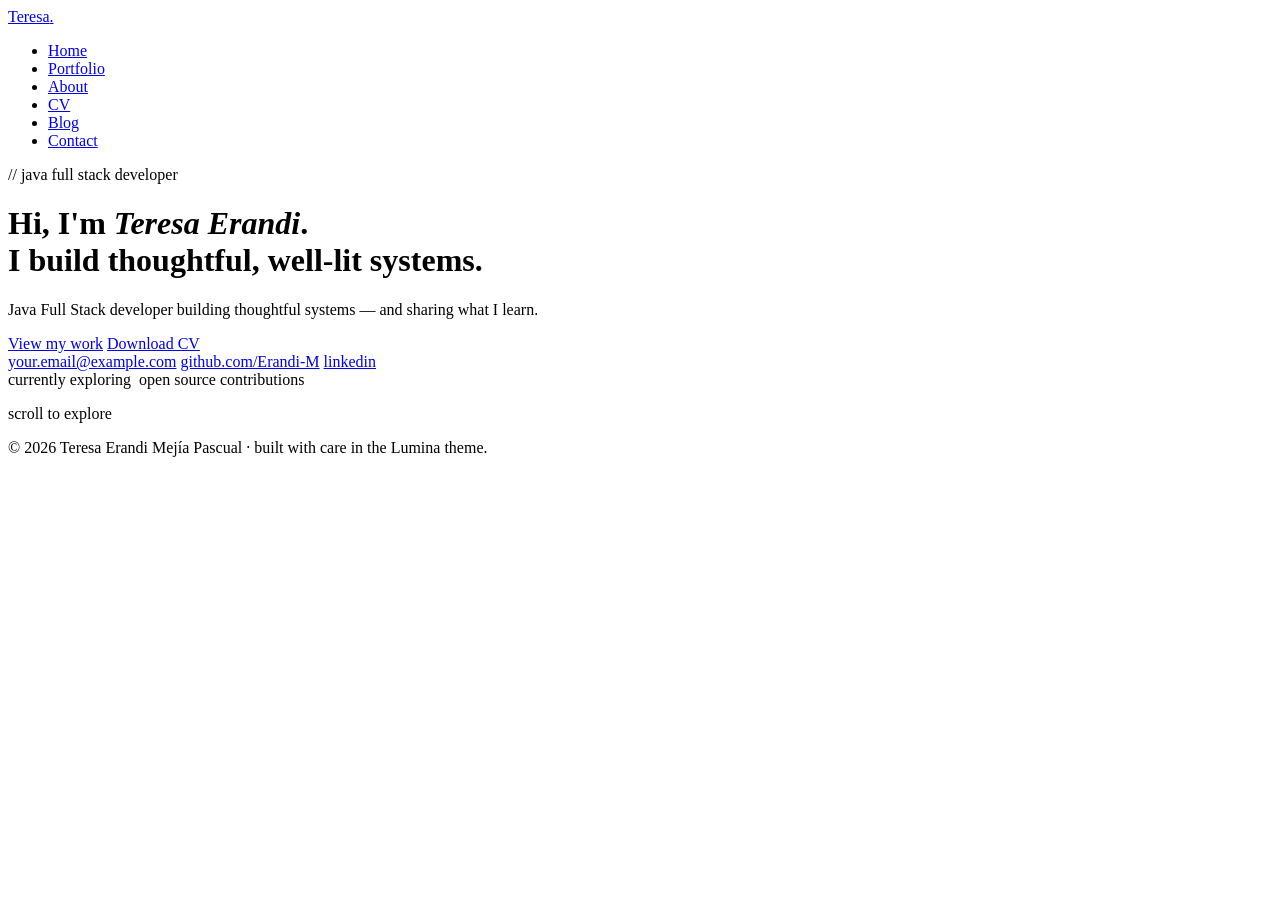
==== index.html @ b5825360 "Erandi portfolio: initial build" ====
<!DOCTYPE html>
<html lang="en">
<head>
  <meta charset="UTF-8" />
  <meta name="viewport" content="width=device-width, initial-scale=1.0" />
  <title>Teresa Erandi Mejía Pascual — Java Full Stack Developer</title>
  <meta name="description" content="Java Full Stack developer building thoughtful systems — and sharing what I learn." />
  <link rel="preconnect" href="https://fonts.googleapis.com" />
  <link rel="preconnect" href="https://fonts.gstatic.com" crossorigin />
  <link href="https://fonts.googleapis.com/css2?family=Fraunces:ital,opsz,wght@0,9..144,400;0,9..144,600;1,9..144,500&family=Inter:wght@400;500;600&family=JetBrains+Mono:wght@400;500&display=swap" rel="stylesheet" />
  <link rel="stylesheet" href="assets/css/style.css" />
</head>
<body>
  <nav class="nav">
    <div class="container">
      <a class="nav__brand" href="index.html">Teresa<span>.</span></a>
      <ul class="nav__links">
        <li><a href="index.html">Home</a></li>
        <li><a href="portfolio.html">Portfolio</a></li>
        <li><a href="about.html">About</a></li>
        <li><a href="cv.html">CV</a></li>
        <li><a href="blog.html">Blog</a></li>
        <li><a href="contact.html">Contact</a></li>
      </ul>
    </div>
  </nav>

  <header class="hero">
    <div class="container">
      <p class="mono hero__eyebrow">// java full stack developer</p>
      <h1>Hi, I'm <em>Teresa Erandi</em>.<br />I build thoughtful, well-lit systems.</h1>
      <p class="hero__tagline">
        Java Full Stack developer building thoughtful systems — and sharing what I learn.
      </p>
      <div class="hero__actions">
        <a class="btn btn--solid" href="portfolio.html">View my work</a>
        <a class="btn" href="assets/cv/teresa-mejia-cv.pdf" target="_blank" rel="noopener">Download CV</a>
      </div>
      <div class="hero__contact mono">
        <a href="mailto:your.email@example.com">your.email@example.com</a>
        <a href="https://github.com/Erandi-M" target="_blank" rel="noopener">github.com/Erandi-M</a>
        <a href="https://www.linkedin.com/in/YOUR-LINKEDIN" target="_blank" rel="noopener">linkedin</a>
      </div>
      <div class="lantern">
        <span class="lantern__dot"></span>
        <span>currently exploring&nbsp;</span>
        <span class="lantern__text">open source contributions</span>
      </div>
      <p class="hero__scroll mono">scroll to explore</p>
    </div>
  </header>

  <footer class="footer">
    <div class="container">
      © <span id="year"></span> Teresa Erandi Mejía Pascual · built with care in the Lumina theme.
    </div>
  </footer>

  <script src="assets/js/main.js"></script>
  <script src="assets/js/fireflies.js"></script>
  <script>document.getElementById('year').textContent = new Date().getFullYear();</script>
</body>
</html>
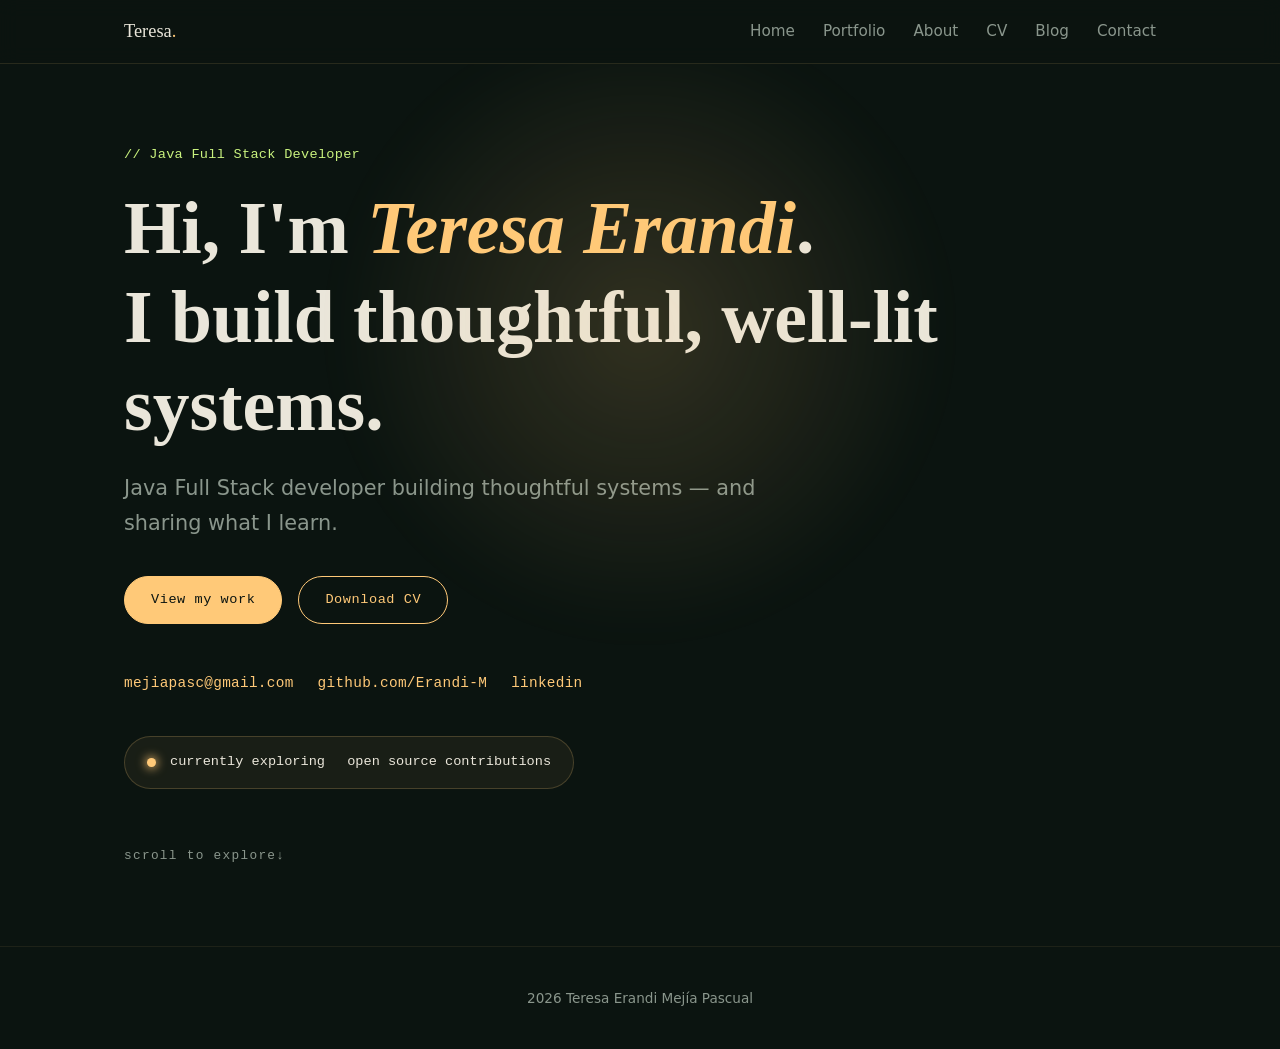
==== commit a0b0050f: "Updating info" ====
--- a/index.html
+++ b/index.html
@@ -27,7 +27,7 @@
 
   <header class="hero">
     <div class="container">
-      <p class="mono hero__eyebrow">// java full stack developer</p>
+      <p class="mono hero__eyebrow">// Java Full Stack Developer</p>
       <h1>Hi, I'm <em>Teresa Erandi</em>.<br />I build thoughtful, well-lit systems.</h1>
       <p class="hero__tagline">
         Java Full Stack developer building thoughtful systems — and sharing what I learn.
@@ -37,9 +37,9 @@
         <a class="btn" href="assets/cv/teresa-mejia-cv.pdf" target="_blank" rel="noopener">Download CV</a>
       </div>
       <div class="hero__contact mono">
-        <a href="mailto:your.email@example.com">your.email@example.com</a>
+        <a href="mailto:mejiapasc@gmail.com">mejiapasc@gmail.com</a>
         <a href="https://github.com/Erandi-M" target="_blank" rel="noopener">github.com/Erandi-M</a>
-        <a href="https://www.linkedin.com/in/YOUR-LINKEDIN" target="_blank" rel="noopener">linkedin</a>
+        <a href="https://www.linkedin.com/in/teresa-erandi-mejía-pascual-80a5a1313" target="_blank" rel="noopener">linkedin</a>
       </div>
       <div class="lantern">
         <span class="lantern__dot"></span>
@@ -52,7 +52,7 @@
 
   <footer class="footer">
     <div class="container">
-      © <span id="year"></span> Teresa Erandi Mejía Pascual · built with care in the Lumina theme.
+       <span id="year"></span> Teresa Erandi Mejía Pascual
     </div>
   </footer>
 
--- a/assets/css/style.css
+++ b/assets/css/style.css
@@ -0,0 +1,167 @@
+/* ============ LUMINA — Teresa Erandi Mejía Pascual ============ */
+:root {
+  --bg-forest:      #0B1410;
+  --bg-surface:     #131F18;
+  --text-parchment: #EAE6DA;
+  --text-muted:     #8A968C;
+  --accent-candle:  #FFC978;
+  --accent-firefly: #C9F27E;
+  --accent-fairy:   #7FD7E8;
+
+  --font-display: 'Fraunces', Georgia, serif;
+  --font-body:    'Inter', system-ui, sans-serif;
+  --font-mono:    'JetBrains Mono', monospace;
+
+  --radius: 14px;
+  --maxw: 1080px;
+  --nav-h: 64px;
+
+  --glow-candle: 0 0 24px rgba(255, 201, 120, .35);
+  --glow-soft:   0 0 40px rgba(255, 201, 120, .12);
+}
+
+* { box-sizing: border-box; margin: 0; padding: 0; }
+
+html { scroll-behavior: smooth; }
+
+body {
+  background: var(--bg-forest);
+  color: var(--text-parchment);
+  font-family: var(--font-body);
+  line-height: 1.65;
+  min-height: 100vh;
+  overflow-x: hidden;
+  -webkit-font-smoothing: antialiased;
+}
+
+a { color: var(--accent-candle); text-decoration: none; transition: color .25s, text-shadow .25s; }
+a:hover { color: #ffdba0; text-shadow: var(--glow-candle); }
+
+h1, h2, h3 { font-family: var(--font-display); font-weight: 600; line-height: 1.2; }
+
+.mono { font-family: var(--font-mono); font-size: .85em; letter-spacing: .02em; }
+.muted { color: var(--text-muted); }
+
+.container { max-width: var(--maxw); margin: 0 auto; padding: 0 24px; }
+
+/* ---------- Navigation ---------- */
+.nav {
+  position: sticky; top: 0; z-index: 50;
+  height: var(--nav-h);
+  display: flex; align-items: center;
+  background: rgba(11, 20, 16, .82);
+  backdrop-filter: blur(10px);
+  border-bottom: 1px solid rgba(255, 201, 120, .12);
+}
+.nav .container { display: flex; align-items: center; justify-content: space-between; width: 100%; }
+.nav__brand { font-family: var(--font-display); font-size: 1.15rem; color: var(--text-parchment); }
+.nav__brand span { color: var(--accent-candle); }
+.nav__links { display: flex; gap: 28px; list-style: none; }
+.nav__links a { color: var(--text-muted); font-size: .95rem; position: relative; }
+.nav__links a::after {
+  content: ""; position: absolute; left: 0; bottom: -6px; height: 2px; width: 0;
+  background: var(--accent-candle); box-shadow: var(--glow-candle);
+  transition: width .3s ease;
+}
+.nav__links a:hover, .nav__links a.active { color: var(--text-parchment); }
+.nav__links a:hover::after, .nav__links a.active::after { width: 100%; }
+
+/* ---------- Buttons ---------- */
+.btn {
+  display: inline-block; padding: 12px 26px; border-radius: 999px;
+  border: 1px solid var(--accent-candle); color: var(--accent-candle);
+  font-family: var(--font-mono); font-size: .85rem; letter-spacing: .04em;
+  background: transparent; cursor: pointer;
+  transition: transform .25s ease, box-shadow .3s ease, background .3s ease, color .3s ease;
+}
+.btn:hover {
+  background: var(--accent-candle); color: var(--bg-forest);
+  transform: translateY(-2px); box-shadow: var(--glow-candle);
+}
+.btn--solid { background: var(--accent-candle); color: var(--bg-forest); }
+.btn--solid:hover { background: #ffdba0; }
+
+/* ---------- Hero ---------- */
+.hero {
+  position: relative; min-height: calc(100vh - var(--nav-h));
+  display: flex; flex-direction: column; justify-content: center;
+  padding: 80px 0; overflow: hidden;
+}
+.hero::before {
+  content: ""; position: absolute; top: 30%; left: 50%; transform: translate(-50%, -50%);
+  width: 620px; height: 620px; border-radius: 50%;
+  background: radial-gradient(circle, rgba(255,201,120,.16) 0%, transparent 70%);
+  filter: blur(20px); pointer-events: none;
+  animation: pulse 7s ease-in-out infinite;
+}
+@keyframes pulse { 0%,100% { opacity: .7; } 50% { opacity: 1; } }
+.hero__eyebrow { color: var(--accent-firefly); margin-bottom: 18px; }
+.hero h1 { font-size: clamp(2.6rem, 6vw, 4.6rem); margin-bottom: 22px; }
+.hero h1 em { font-style: italic; color: var(--accent-candle); }
+.hero__tagline { font-size: clamp(1.05rem, 2vw, 1.3rem); color: var(--text-muted); max-width: 640px; margin-bottom: 36px; }
+.hero__actions { display: flex; gap: 16px; flex-wrap: wrap; margin-bottom: 48px; }
+.hero__contact { display: flex; gap: 24px; flex-wrap: wrap; font-size: .9rem; }
+.hero__scroll { margin-top: 56px; color: var(--text-muted); font-size: .8rem; letter-spacing: .1em; }
+.hero__scroll::after { content: " ↓"; animation: bob 1.8s ease-in-out infinite; display: inline-block; }
+@keyframes bob { 0%,100% { transform: translateY(0); } 50% { transform: translateY(6px); } }
+
+/* ---------- Sections ---------- */
+.section { padding: 96px 0; border-top: 1px solid rgba(255,201,120,.08); }
+.section__title { font-size: clamp(1.8rem, 3.5vw, 2.6rem); margin-bottom: 12px; }
+.section__sub { color: var(--text-muted); margin-bottom: 48px; max-width: 620px; }
+
+/* ---------- Cards / grid ---------- */
+.grid { display: grid; gap: 24px; grid-template-columns: repeat(auto-fit, minmax(280px, 1fr)); }
+.card {
+  background: var(--bg-surface); border: 1px solid rgba(255,201,120,.1);
+  border-radius: var(--radius); padding: 28px;
+  transition: transform .3s ease, box-shadow .3s ease, border-color .3s ease;
+}
+.card:hover {
+  transform: translateY(-4px);
+  box-shadow: var(--glow-soft);
+  border-color: rgba(255,201,120,.4);
+}
+.card h3 { margin-bottom: 10px; color: var(--text-parchment); }
+.card p { color: var(--text-muted); font-size: .95rem; margin-bottom: 16px; }
+.card__links { display: flex; gap: 16px; font-family: var(--font-mono); font-size: .8rem; }
+.tags { display: flex; gap: 8px; flex-wrap: wrap; margin-bottom: 16px; }
+.tag {
+  font-family: var(--font-mono); font-size: .72rem; padding: 3px 10px;
+  border-radius: 999px; border: 1px solid rgba(201,242,126,.35); color: var(--accent-firefly);
+}
+
+/* ---------- Currently exploring lantern ---------- */
+.lantern {
+  margin-top: 40px; display: inline-flex; align-items: center; gap: 14px;
+  padding: 14px 22px; border-radius: 999px;
+  background: rgba(255,201,120,.06); border: 1px solid rgba(255,201,120,.2);
+  font-family: var(--font-mono); font-size: .85rem;
+}
+.lantern__dot {
+  width: 9px; height: 9px; border-radius: 50%; background: var(--accent-candle);
+  box-shadow: 0 0 10px 2px rgba(255,201,120,.7); animation: flicker 2.4s infinite;
+}
+@keyframes flicker { 0%,100% { opacity: 1; } 50% { opacity: .4; } }
+.lantern__text { color: var(--text-parchment); transition: opacity .4s; }
+
+/* ---------- Scroll reveal ---------- */
+.reveal { opacity: 0; transform: translateY(24px); transition: opacity .7s ease, transform .7s ease; }
+.reveal.visible { opacity: 1; transform: none; }
+
+/* ---------- Footer ---------- */
+.footer {
+  padding: 40px 0; border-top: 1px solid rgba(255,201,120,.08);
+  color: var(--text-muted); font-size: .85rem; text-align: center;
+}
+
+/* ---------- Accessibility / responsive ---------- */
+@media (prefers-reduced-motion: reduce) {
+  *, *::before, *::after { animation: none !important; transition: none !important; }
+  .reveal { opacity: 1; transform: none; }
+}
+@media (max-width: 720px) {
+  .nav__links { gap: 16px; font-size: .85rem; }
+  .nav__links a { font-size: .85rem; }
+  .hero { padding: 56px 0; }
+}
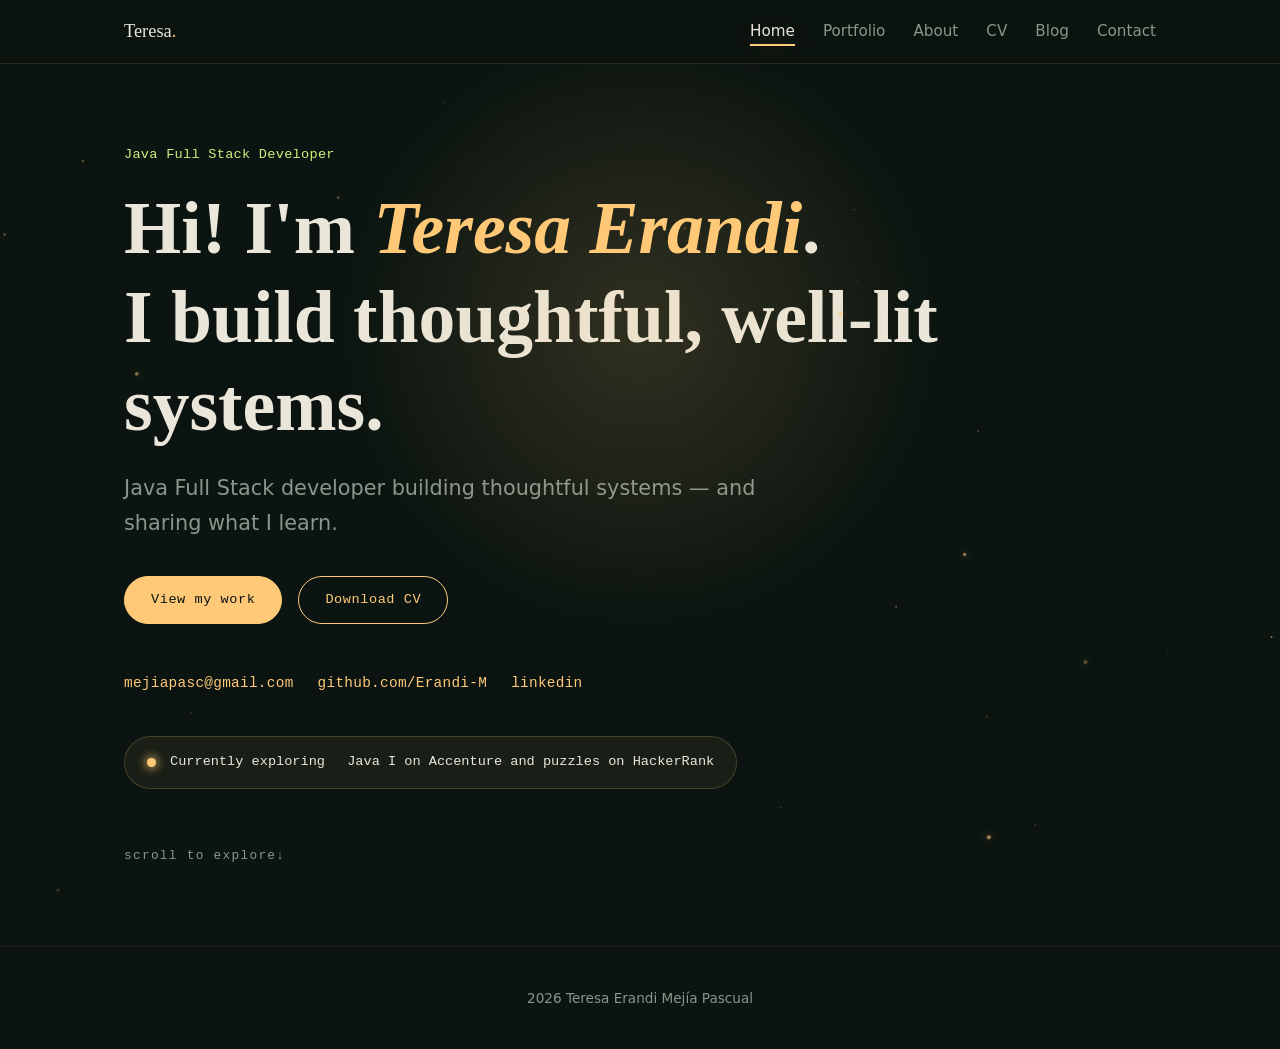
==== commit e625a40b: "fireflies and updated info" ====
--- a/index.html
+++ b/index.html
@@ -27,8 +27,8 @@
 
   <header class="hero">
     <div class="container">
-      <p class="mono hero__eyebrow">// Java Full Stack Developer</p>
-      <h1>Hi, I'm <em>Teresa Erandi</em>.<br />I build thoughtful, well-lit systems.</h1>
+      <p class="mono hero__eyebrow">Java Full Stack Developer</p>
+      <h1>Hi! I'm <em>Teresa Erandi</em>.<br />I build thoughtful, well-lit systems.</h1>
       <p class="hero__tagline">
         Java Full Stack developer building thoughtful systems — and sharing what I learn.
       </p>
@@ -43,8 +43,8 @@
       </div>
       <div class="lantern">
         <span class="lantern__dot"></span>
-        <span>currently exploring&nbsp;</span>
-        <span class="lantern__text">open source contributions</span>
+        <span>Currently exploring&nbsp;</span>
+        <span class="lantern__text">Java I on Accenture and puzzles on HackerRank</span>
       </div>
       <p class="hero__scroll mono">scroll to explore</p>
     </div>
